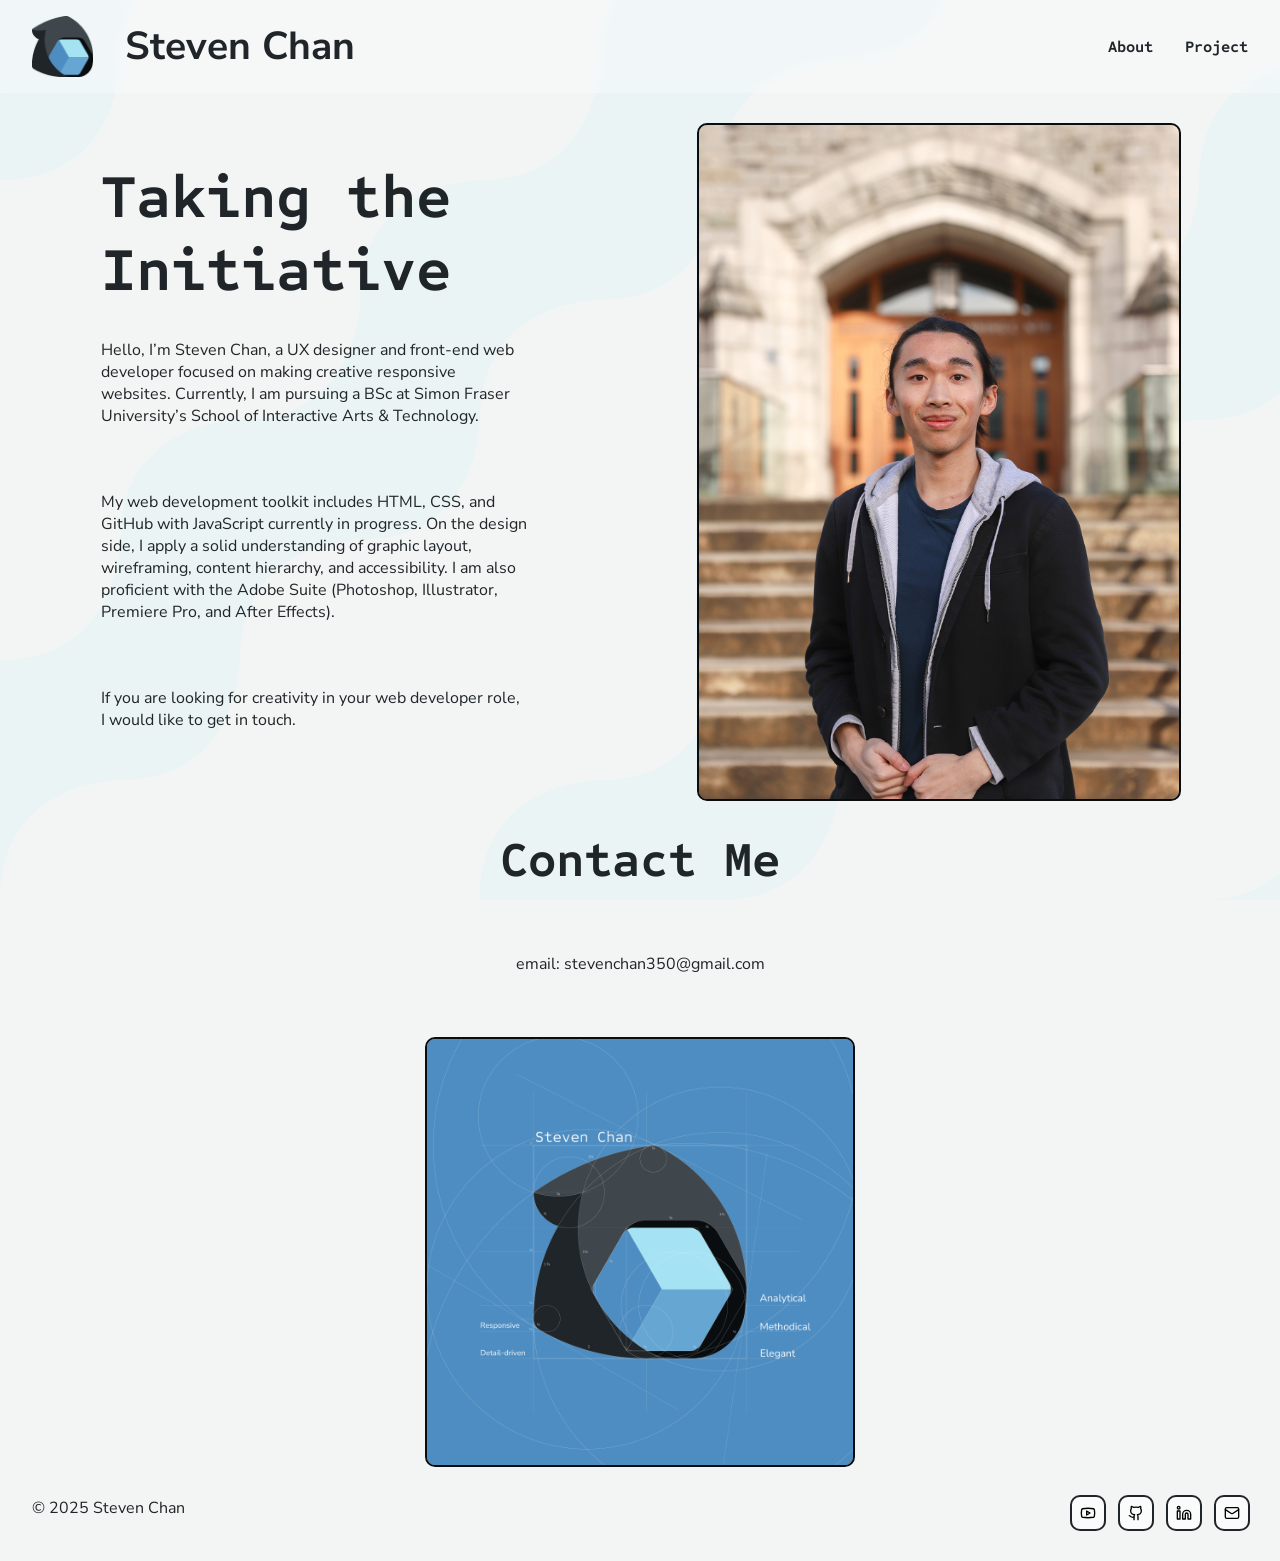
==== about.html @ ca83770c "Uploaded Existing Portfolio Uploaded from ColdCloak" ====
<!DOCTYPE html>
<html lang="en">
<head>
    <meta charset="UTF-8">
    <meta name="viewport" content="width=device-width, initial-scale=1.0">

    <title>About</title>
    <!-- added banding to favicon https://www.w3schools.com/html/html_favicon.asp-->
    <link rel="icon" type="image/x-icon" href="favicon.ico">

    <!-- linking to google fonts: code generated using https://fonts.google.com/selection/embed -->
    <link rel="preconnect" href="https://fonts.googleapis.com">
    <link rel="preconnect" href="https://fonts.gstatic.com" crossorigin>
    <link href="https://fonts.googleapis.com/css2?family=Nunito+Sans:ital,opsz,wght@0,6..12,200..1000;1,6..12,200..1000&family=Sometype+Mono:ital,wght@0,400..700;1,400..700&display=swap" rel="stylesheet">

    <link rel="stylesheet" href="css/main.css">
    <link rel="stylesheet" href="css/about.css">
</head>

<body>

    <header class="sticky top-header">
        <div class="container top-container">
            <a href="index.html" class="top-branding">
                <img class="top-logo" src="img/steven_chan_logo.webp" alt="go to homepage" width="250" height="250">
                <p class="top-name">Steven Chan</p>
            </a>
            <nav class="top-nav">
                <ul>
                    <li><a href="about.html">About</a></li>
                    <li><a href="quebecCarnival.html">Project</a></li>
                </ul>
            </nav>
        </div>
    </header>

    <main>
        <section class="container about">
            <div class="about-text">
                <h1>Taking the Initiative</h1>
                <p>
                    Hello, I’m Steven Chan, a UX designer and front-end web developer focused on making creative responsive websites. Currently, I am pursuing a BSc at Simon Fraser University’s School of Interactive Arts & Technology. 
                </p>
                <p>
                    My web development toolkit includes HTML, CSS, and GitHub with JavaScript currently in progress. On the design side, I apply a solid understanding of graphic layout, wireframing, content hierarchy, and accessibility. I am also proficient with the Adobe Suite (Photoshop, Illustrator, Premiere Pro, and After Effects).
                </p>    
                <p>
                    If you are looking for creativity in your web developer role, I would like to get in touch.
                </p>
            </div>
            <img loading="lazy" src="img/steven_chan_photo_at_UBC.jpg" alt="photo of Steven Chan at UBC SFU ALEASAT photo day" width="1346" height="1891">
        </section>

        <section class="container contact">
            <h2>Contact Me</h2>
            <p>email: stevenchan350@gmail.com</p>
            <img loading="lazy" src="img/the_logo_blueprint.jpg" alt="a stylized blueprint of Steven's logo and ethos" width="2000" height="2000">
        </section>
    </main>

    <footer>
        <div class="container low-container">
            <p>© 2025 Steven Chan</p>
            <ul class="low-contact">
                <li>
                    <a class="icon-link" href="https://www.youtube.com/@stevenchan28">
                        <img class="icon" src="img/icon/youtube.svg" alt="youtube" width="16" height="16">
                    </a>
                </li>
                <li>
                    <a class="icon-link" href="https://github.com/ColdCloak">
                        <img class="icon" src="img/icon/github.svg" alt="github" width="16" height="16">
                    </a>
                </li>
                <li>
                    <a class="icon-link" href="https://www.linkedin.com/in/steven-chan-142183275/">
                        <img class="icon" src="img/icon/linkedin.svg" alt="linkedin" width="16" height="16">
                    </a>
                </li>
                <li>
                    <!-- how to href email https://www.w3schools.com/tags/tryit.asp?filename=tryhtml_link_mailto -->
                    <a class="icon-link" href="mailto:stevenchan350@gmail.com">
                        <img class="icon" src="img/icon/mail.svg" alt="email" width="16" height="16">
                    </a>
                </li>
            </ul>
        </div>
    </footer>

</body>

</html>
---- css/main.css ----
* {
    margin: 0;
    padding: 0;
    box-sizing: border-box;
}

/* CSS Variables Tutorial https://www.youtube.com/watch?v=5wLrz_zUwoU */
:root {
    --clr-border: #090D0F; /* 9 13 15 */
    --clr-text: #1F2528; /* 31 37 40 */
    --clr-cloak-light: #3F474C; /* 63 71 76 */
    --clr-background-dark: #DCE2E6; /* 220 226 230 invert-cloak-dark*/
    --clr-text-fade-out: #E2EAEC; /* 226 234 236 background-shade*/
    --clr-background-wave: #EBF4F5; /* 235 244 245 */
    --clr-background-mid: #F3F5F5; /* 243 245 245 */
    --clr-background: #FAFCFC; /* 250 252 252 */
    --clr-background-transparent: rgba(250, 252, 252, 0.4); /* 250 252 252 */
    --clr-primary: #4D8DC1; /* 77 141 193 */
}

body {
    font-family: 'Lato', sans-serif;
    background-image: url("../img/snow_waves_bg.svg");
    position: static;
    /* https://www.w3schools.com/cssref/pr_background-image.php */
    background-attachment: fixed;
    background-repeat: no-repeat;
    background-size: cover;
    background-color: var(--clr-background-mid);
    min-height: 100vh;
    width: 100%;
}

.container {
    width: 100%;
    margin: 0 auto;
}


.sticky {
    /* https://www.w3schools.com/css/css_positioning.asp */
    position: sticky;
    
}

.icon {
    width: 1rem;
    height: auto;
}

/* specific role classes*/
/* header (top) */
.top-header {
    top: 0;
    /* Blur elements behind the nav bar https://www.w3schools.com/cssref/css3_pr_backdrop-filter.php*/
    background-color: var(--clr-background-transparent);
    -webkit-backdrop-filter: blur(5px);
    backdrop-filter: blur(5px);
    z-index: 10;
}

.top-container {
    display: flex;
    justify-content: space-between;
    flex-wrap: wrap;
    width: 100%;
    padding: 1rem 2rem;
    gap: 0.5rem 2rem;
}

.top-branding {
    display: flex;
    align-items: center;
    flex-wrap: wrap;
    gap: 1rem 2rem;
}

.top-branding:hover, .top-branding:focus {
    transform: translateY(-0.125rem);
}

.top-branding:hover p, .top-branding:focus p{
    color: var(--clr-primary);
}

.top-branding:hover .top-logo, .top-branding:focus .top-logo{
    animation: hop 0.6s ease-out;
}

.top-nav {
    display: flex;
    width: fit-content;
    align-items: center;
}

.top-nav ul {
    display: flex;
    align-items: center;
    flex-wrap: wrap;
    gap: 2rem;
    padding: 1rem 0;
    list-style-type: none;
}

.top-logo{
    width: 3.812rem;
    height: auto;
    transition: transform 0.3s ease;
}

/* Animation CSS documentation: https://www.w3schools.com/cssref/atrule_keyframes.php*/
@keyframes hop {
    0%   { transform: translateY(0); }
    30%  { transform: translateY(-0.8rem); }
    50%  { transform: translateY(0); }
    65%  { transform: translateY(-0.5rem); }
    80%  { transform: translateY(0); }
    90%  { transform: translateY(-0.25rem); }
    100% { transform: translateY(0); }
  }

.top-name {
    font-size: 2.438rem;
}

/* main */

/* footer (low) */
.low-container {
    display: flex;
    flex-direction: row;
    justify-content: space-between;
    flex-wrap: wrap-reverse;
    width: 100%;
    padding: 2rem 2rem;
    gap: 2rem 2rem;
}

.low-contact {
    list-style-type: none;
    display: flex;
    flex-wrap: wrap;
    gap: 1rem;
}

.icon-link {
    display: inline-flex;
    padding: 0.5rem;
    /* outlines https://www.w3schools.com/css/css_outline.asp*/
    outline-width: 0.125rem;
    outline-color: var(--clr-text);
    outline-style: solid;
    background-color: var(--clr-background);
    border-radius: 0.5rem;
    transition: all 0.3s ease;
}

.icon-link:hover, .icon-link:focus{
    outline-color: var(--clr-primary);
    transform: translateY(-0.125rem);
}

.icon-link:hover img, .icon-link:focus img{
    filter: invert(50%) sepia(6%) saturate(3541%) hue-rotate(165deg) brightness(101%) contrast(90%);
}
/* Font usage */

h1, h2, h3, h4, h5, h6, a{
    font-family: 'Sometype Mono';
    color: var(--clr-text);
}

/* Text element size */
h1 {
    font-size: 3.812rem;
}

h2 {
    font-size: 3.062rem;
}

h3 {
    font-size: 2.438rem;
}

h4 {
    font-size: 1.938rem;
}

h5 {
    font-size: 1.562rem;
}

h6 {
    font-size: 1.250rem;
}

a {
    font-weight: bold;
    transition: all 0.3s ease;
    text-decoration: none;
}

a:hover, a:focus {
    color: var(--clr-primary);
    transform: translateY(-0.125rem);
}

p {
    font-family: 'Nunito Sans';
    color: var(--clr-text);
}

/* Header Breaks */

@media (width < 28.75rem) {
    .top-header{
        position: static;
    }

    .top-branding {
        justify-content: center;
        text-align: center;
        width: 100%;
    }

    .top-name {
        padding: 0;
        font-size: 1.625rem;
    }

    .top-nav{
        width: 100%;
    }

    .top-nav ul {
        width: 100%;
        justify-content:space-around;
    }
}

/* When below a number of rem, reduce text to major second*/
@media (width < 28.75rem) or (height < 35rem) {
    h1 {
        font-size: 2rem;
    }
    
    h2 {
        font-size: 1.812rem;
    }
    
    h3 {
        font-size: 1.625rem;
    }
    
    h4 {
        font-size: 1.438rem;
    }
    
    h5 {
        font-size: 1.250rem;
    }

    h6 {
        font-size: 1.125rem;
    }

    .sticky {
        /* https://www.w3schools.com/css/css_positioning.asp */
        position: static;
        
    }
}
---- css/about.css ----
.about {
    display: flex;
    padding: 2rem 2rem;
    flex-direction: row;
    justify-content: space-around;
    align-items: center;
    gap: 2rem;
    flex-wrap: wrap-reverse;
}

.about img {
    width: 30%;
    height: auto;
    border-radius: 0.5rem;
    display: inline-block;
    outline-width: 0.125rem;
    outline-color: var(--clr-border);
    outline-style: solid;
    min-width: 30rem;
}

.about-text {
    display: flex;
    flex-direction: column;
    justify-content: center;
    min-width: 24rem;
    max-width: 33.33vw;
    height: calc(80vh - 6.075rem);
}

.about-text p {
    margin: 2rem 0;
}

.contact {
    display: flex;
    padding: 0 2rem;
    flex-direction: column;
    justify-content: center;
    align-items: center;
    gap: 2rem;
}

.contact p {
    max-width: 24rem;
    padding: 2rem
}

.contact img {
    width: 35%;
    height: auto;
    border-radius: 0.5rem;
    display: inline-block;
    outline-width: 0.125rem;
    outline-color: var(--clr-border);
    outline-style: solid;
}

@media (width < 55rem) {
    .about-text {
        height: fit-content;
    }
    .about img {
        width: 70%;
        height: auto;
        min-width:unset;
    }
    .contact img {
        width: 60%;
    }
}

@media (width < 28.75rem) {

    .about img {
        width: 95%;
        height: auto;
        min-width:unset;
    }

    .about-text{
        max-width: 95%;
        min-width: unset;
        margin: 2rem 0 0 0;
    }
    .contact img {
        width: 90%;
    }
}
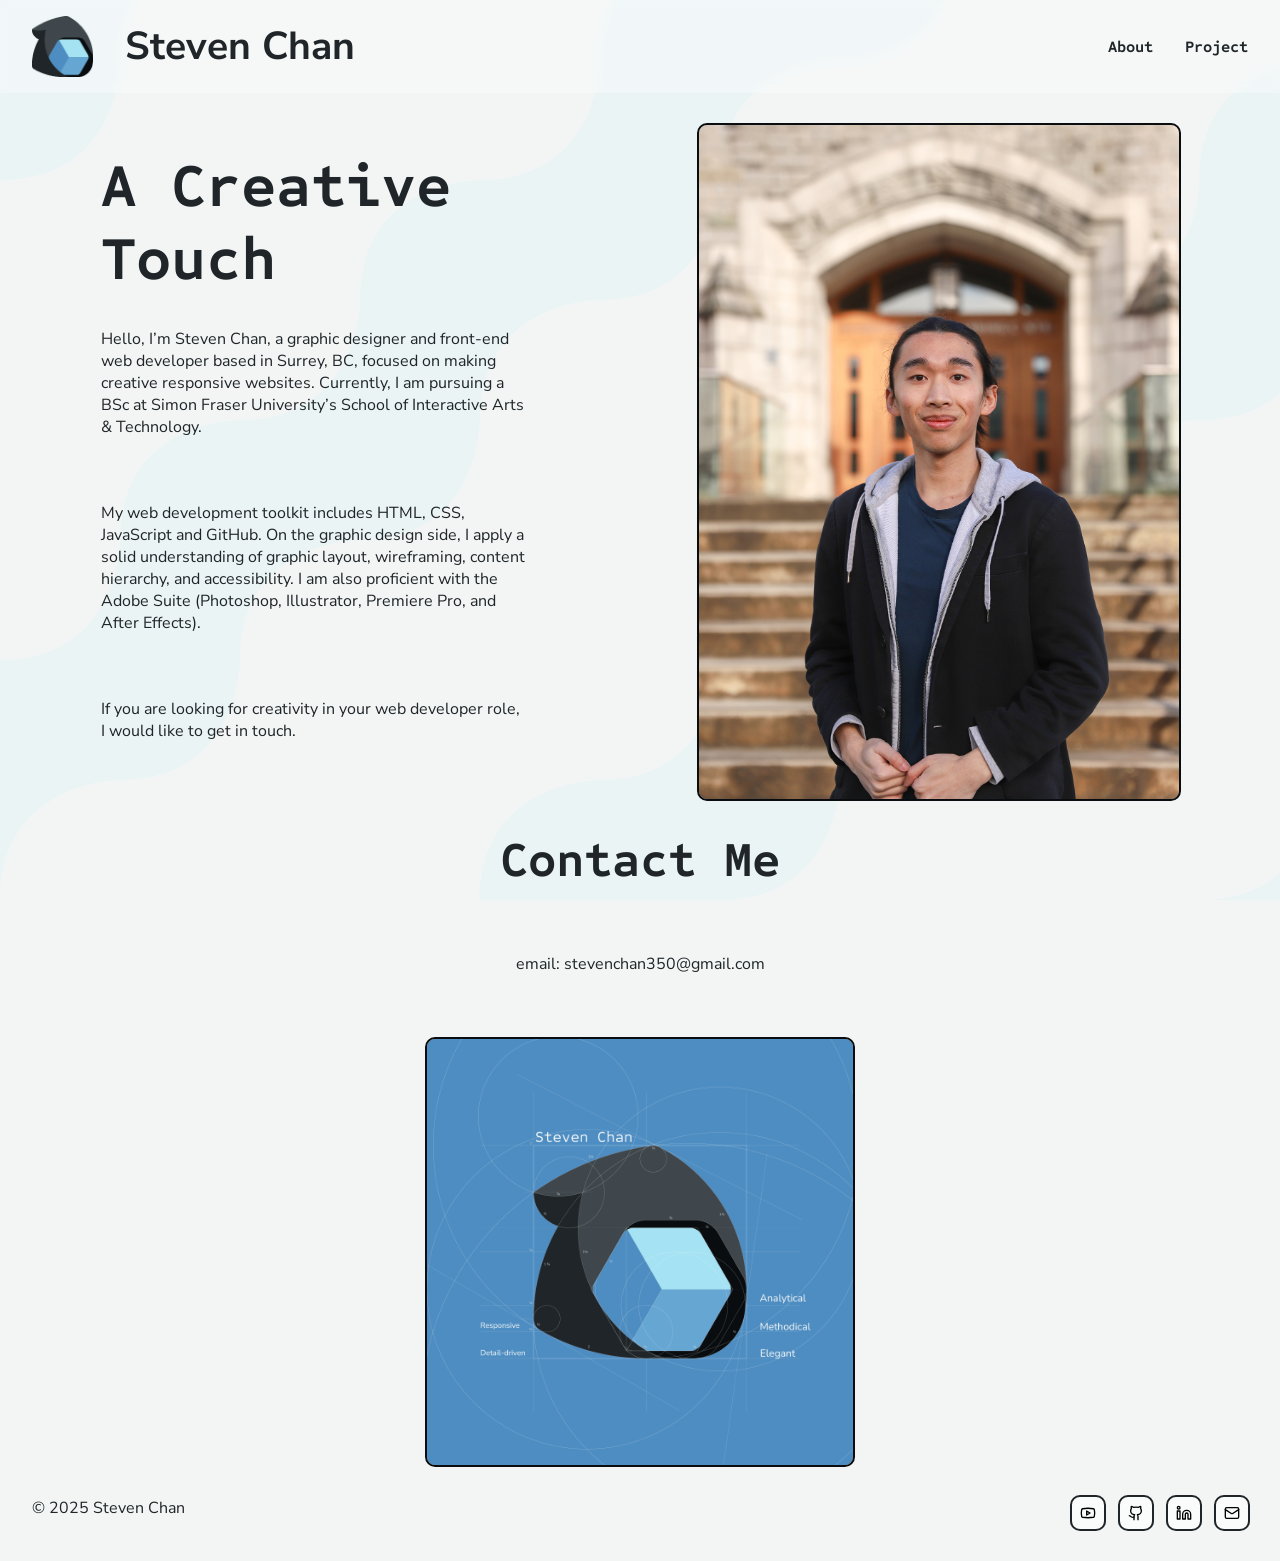
==== commit 8d17ec70: "Updated about page changed to graphic design" ====
--- a/about.html
+++ b/about.html
@@ -37,12 +37,12 @@
     <main>
         <section class="container about">
             <div class="about-text">
-                <h1>Taking the Initiative</h1>
+                <h1>A Creative Touch</h1>
                 <p>
-                    Hello, I’m Steven Chan, a UX designer and front-end web developer focused on making creative responsive websites. Currently, I am pursuing a BSc at Simon Fraser University’s School of Interactive Arts & Technology. 
+                    Hello, I’m Steven Chan, a graphic designer and front-end web developer based in Surrey, BC, focused on making creative responsive websites. Currently, I am pursuing a BSc at Simon Fraser University’s School of Interactive Arts & Technology. 
                 </p>
                 <p>
-                    My web development toolkit includes HTML, CSS, and GitHub with JavaScript currently in progress. On the design side, I apply a solid understanding of graphic layout, wireframing, content hierarchy, and accessibility. I am also proficient with the Adobe Suite (Photoshop, Illustrator, Premiere Pro, and After Effects).
+                    My web development toolkit includes HTML, CSS, JavaScript and GitHub. On the graphic design side, I apply a solid understanding of graphic layout, wireframing, content hierarchy, and accessibility. I am also proficient with the Adobe Suite (Photoshop, Illustrator, Premiere Pro, and After Effects).
                 </p>    
                 <p>
                     If you are looking for creativity in your web developer role, I would like to get in touch.
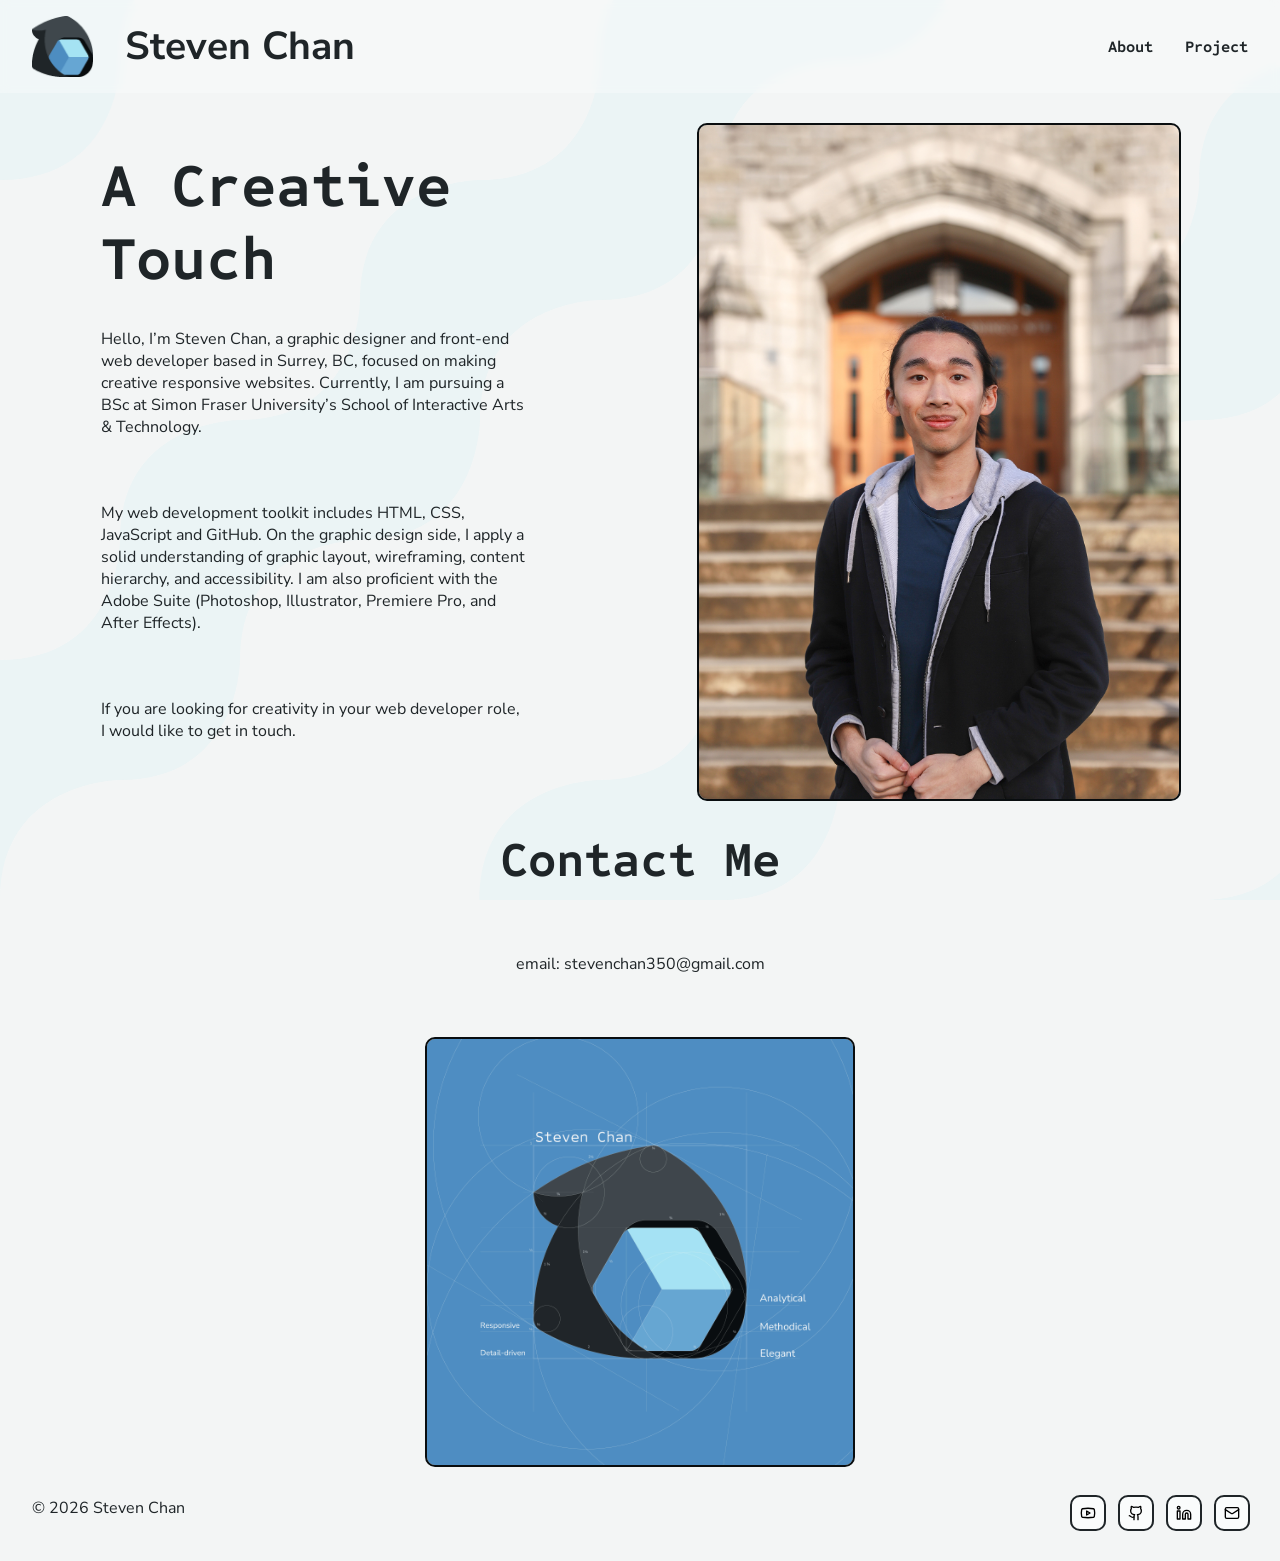
==== commit 6b088e90: "Updated Footer" ====
--- a/about.html
+++ b/about.html
@@ -60,7 +60,7 @@
 
     <footer>
         <div class="container low-container">
-            <p>© 2025 Steven Chan</p>
+            <p>© 2026 Steven Chan</p>
             <ul class="low-contact">
                 <li>
                     <a class="icon-link" href="https://www.youtube.com/@stevenchan28">
@@ -79,7 +79,7 @@
                 </li>
                 <li>
                     <!-- how to href email https://www.w3schools.com/tags/tryit.asp?filename=tryhtml_link_mailto -->
-                    <a class="icon-link" href="mailto:stevenchan350@gmail.com">
+                    <a class="icon-link" href="mailto:sca350@sfu.ca">
                         <img class="icon" src="img/icon/mail.svg" alt="email" width="16" height="16">
                     </a>
                 </li>
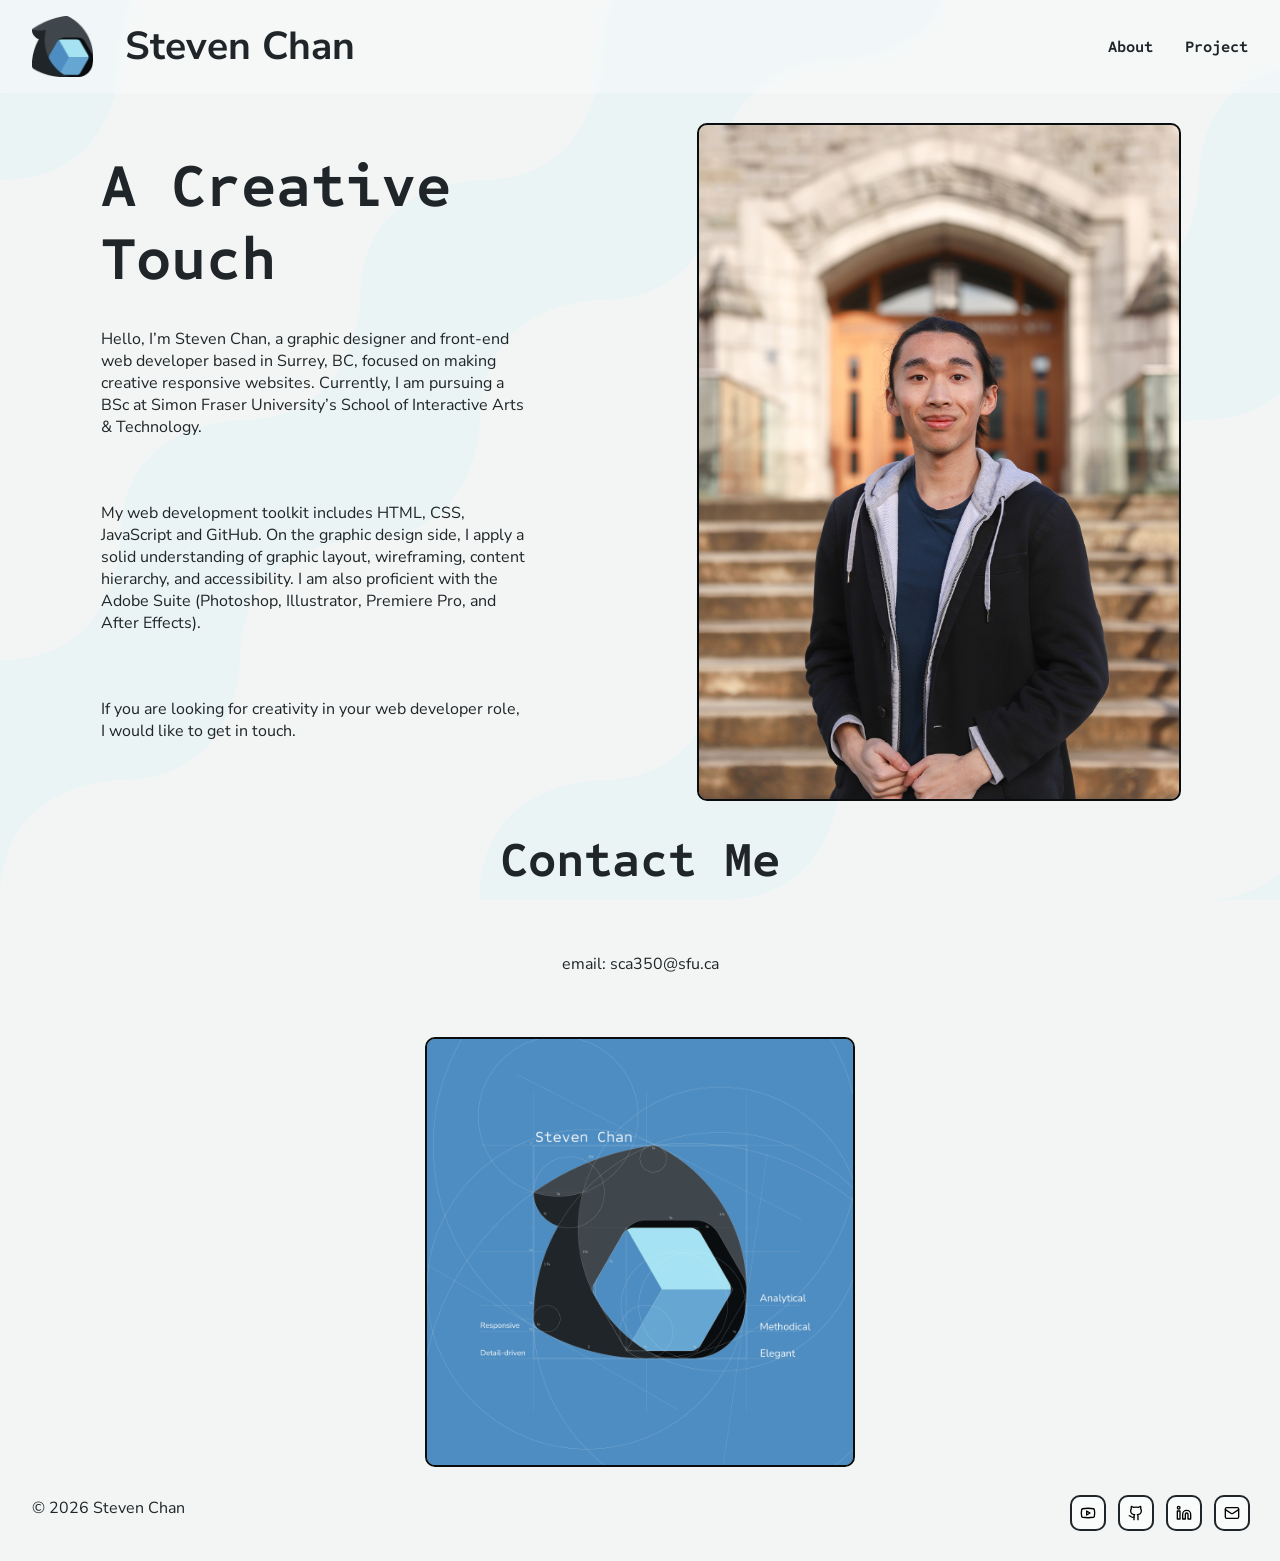
==== commit a104fbeb: "Updated About Me Email email changed from steven350chan@gmail.com to sca350@sfu.ca" ====
--- a/about.html
+++ b/about.html
@@ -53,7 +53,7 @@
 
         <section class="container contact">
             <h2>Contact Me</h2>
-            <p>email: stevenchan350@gmail.com</p>
+            <p>email: sca350@sfu.ca</p>
             <img loading="lazy" src="img/the_logo_blueprint.jpg" alt="a stylized blueprint of Steven's logo and ethos" width="2000" height="2000">
         </section>
     </main>
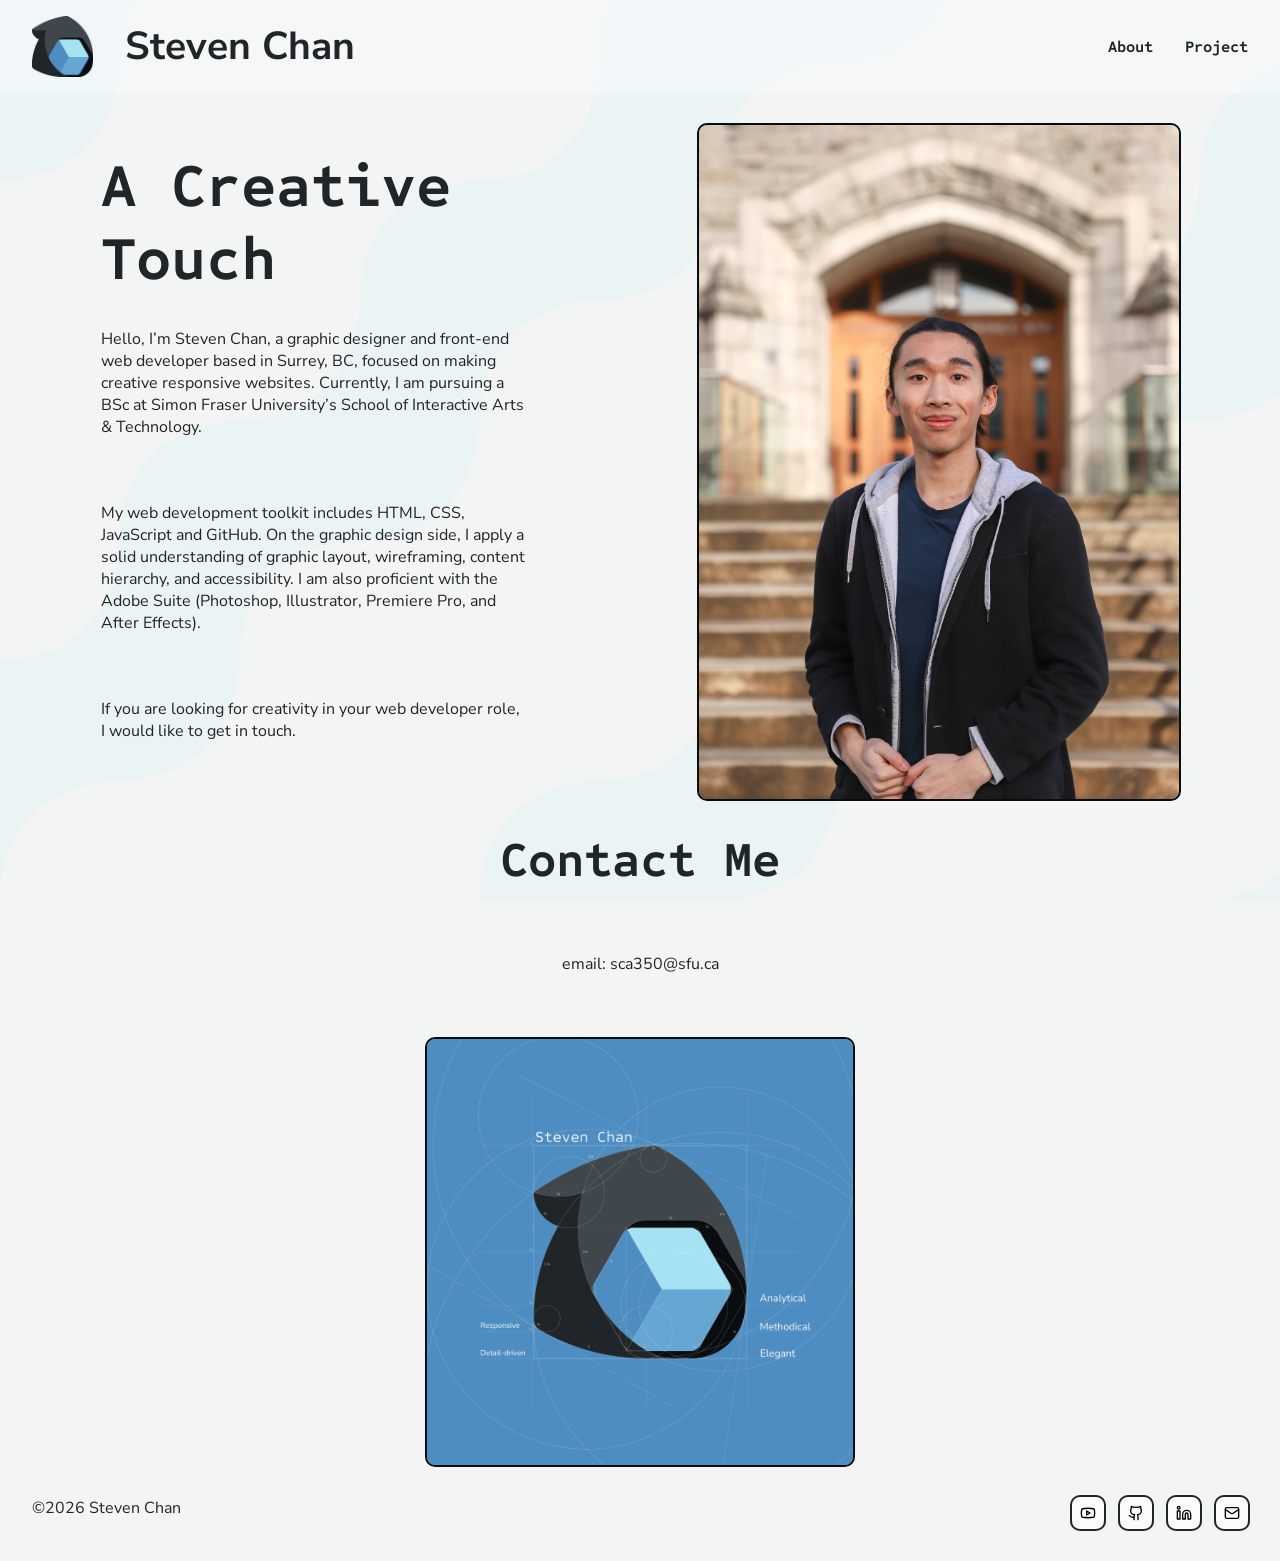
==== commit d21fb9d3: "Updated footer copyright removed the space in the copyright" ====
--- a/about.html
+++ b/about.html
@@ -60,7 +60,7 @@
 
     <footer>
         <div class="container low-container">
-            <p>© 2026 Steven Chan</p>
+            <p>©2026 Steven Chan</p>
             <ul class="low-contact">
                 <li>
                     <a class="icon-link" href="https://www.youtube.com/@stevenchan28">
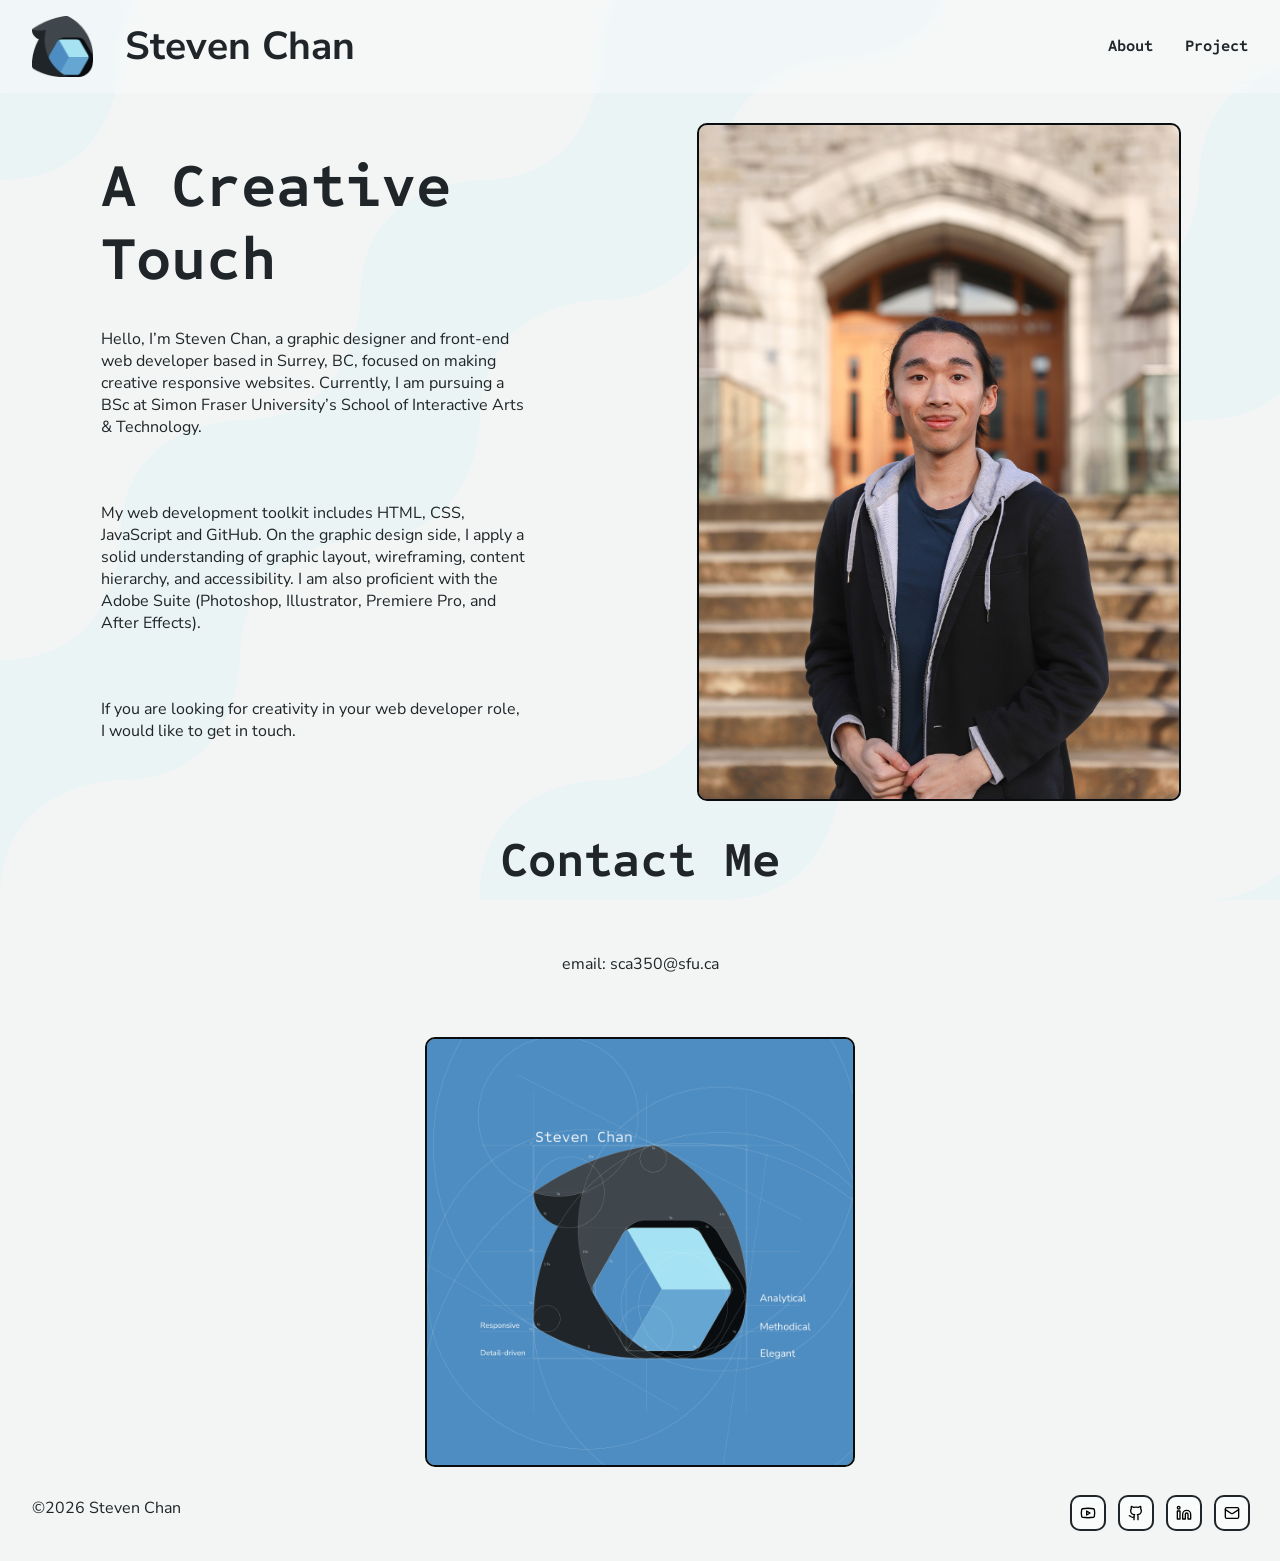
==== commit 1e387566: "Removed lazy loading images" ====
--- a/about.html
+++ b/about.html
@@ -48,13 +48,13 @@
                     If you are looking for creativity in your web developer role, I would like to get in touch.
                 </p>
             </div>
-            <img loading="lazy" src="img/steven_chan_photo_at_UBC.jpg" alt="photo of Steven Chan at UBC SFU ALEASAT photo day" width="1346" height="1891">
+            <img src="img/steven_chan_photo_at_UBC.jpg" alt="photo of Steven Chan at UBC SFU ALEASAT photo day" width="1346" height="1891">
         </section>
 
         <section class="container contact">
             <h2>Contact Me</h2>
             <p>email: sca350@sfu.ca</p>
-            <img loading="lazy" src="img/the_logo_blueprint.jpg" alt="a stylized blueprint of Steven's logo and ethos" width="2000" height="2000">
+            <img src="img/the_logo_blueprint.jpg" alt="a stylized blueprint of Steven's logo and ethos" width="2000" height="2000">
         </section>
     </main>
 
--- a/css/main.css
+++ b/css/main.css
@@ -206,9 +206,17 @@
     transform: translateY(-0.125rem);
 }
 
-p {
+p, ul, li {
     font-family: 'Nunito Sans';
     color: var(--clr-text);
+}
+
+ul {
+    padding-left: 2rem;
+}
+
+li::marker{
+    color: var(--clr-primary);
 }
 
 /* Header Breaks */
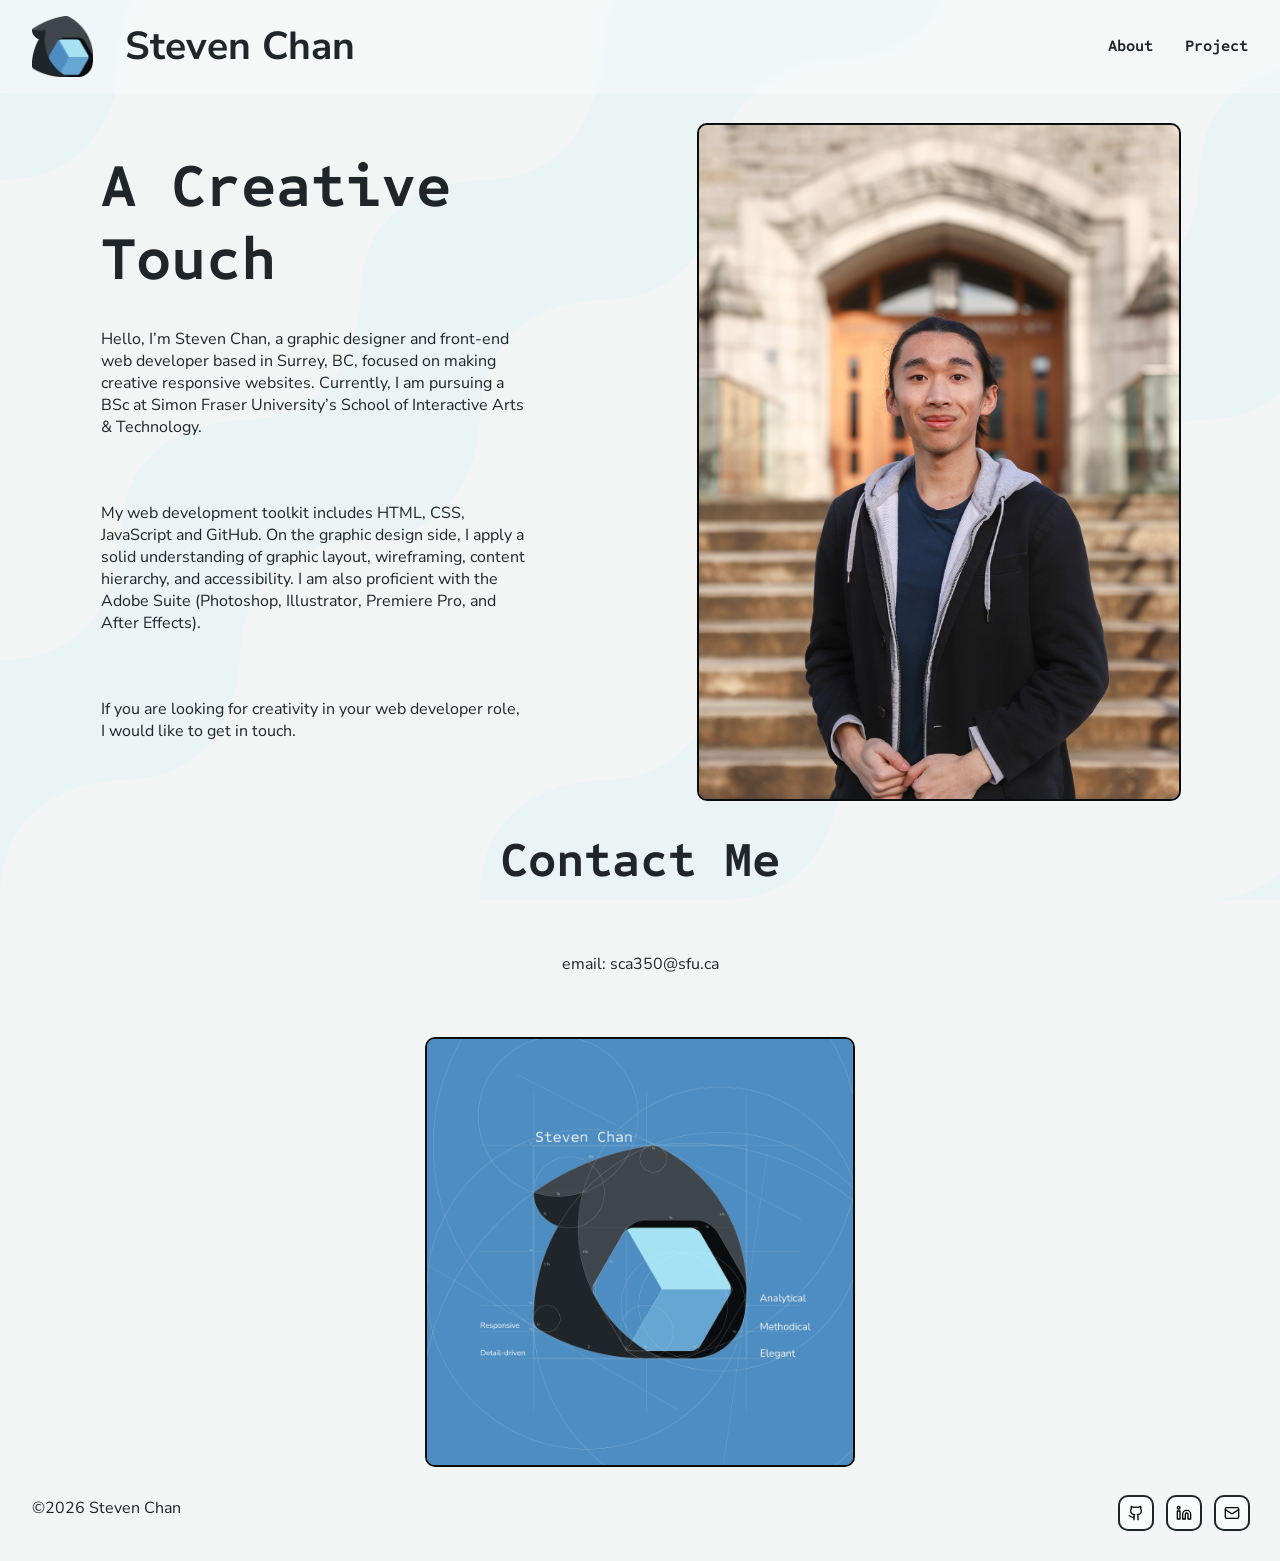
==== commit 13d07400: "Removed Student YouTube Channel Removed Student YouTube Channel from footer" ====
--- a/about.html
+++ b/about.html
@@ -63,11 +63,6 @@
             <p>©2026 Steven Chan</p>
             <ul class="low-contact">
                 <li>
-                    <a class="icon-link" href="https://www.youtube.com/@stevenchan28">
-                        <img class="icon" src="img/icon/youtube.svg" alt="youtube" width="16" height="16">
-                    </a>
-                </li>
-                <li>
                     <a class="icon-link" href="https://github.com/ColdCloak">
                         <img class="icon" src="img/icon/github.svg" alt="github" width="16" height="16">
                     </a>
